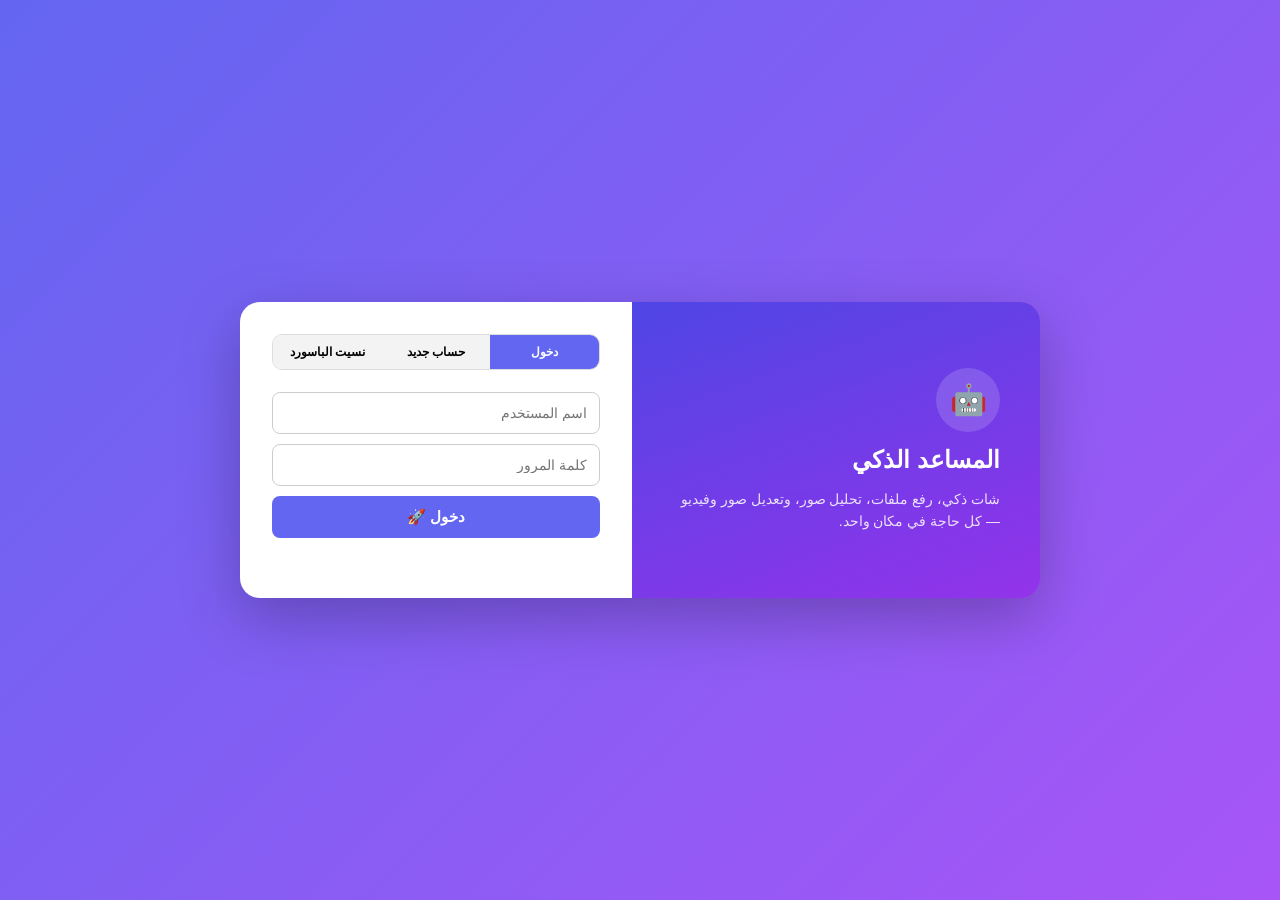
==== index.html @ c5dca299 "Add files via upload" ====
<!DOCTYPE html>
<html lang="ar" dir="rtl">
<head>
<meta charset="UTF-8">
<title>المساعد الذكي</title>
<link rel="stylesheet" href="/static/style.css">
<link rel="manifest" href="/static/manifest.json">
<meta name="theme-color" content="#4b3fd6">
<style>
#install-app-btn {
  position: fixed;
  top: 14px;
  left: 14px; /* في صفحة RTL، اليمين البصري = left */
  z-index: 9999;
  background: #4b3fd6;
  color: #fff;
  border: none;
  border-radius: 10px;
  padding: 8px 14px;
  font-size: 14px;
  cursor: pointer;
  display: none;
  box-shadow: 0 2px 8px rgba(0,0,0,.2);
}
#install-app-btn.show { display: inline-flex; align-items: center; gap: 6px; }
</style>
</head>
<body>

<!-- زرار تحميل التطبيق -->
<button id="install-app-btn">⬇️ تحميل التطبيق</button>

<!-- شاشة تسجيل الدخول -->
<div id="auth-screen" class="screen">
  <div class="auth-split">
    <div class="auth-brand">
      <div class="brand-logo">🤖</div>
      <h1>المساعد الذكي</h1>
      <p>شات ذكي، رفع ملفات، تحليل صور، وتعديل صور وفيديو — كل حاجة في مكان واحد.</p>
    </div>

    <div class="auth-box">
      <div class="tabs">
        <button class="tab-btn active" data-tab="login">دخول</button>
        <button class="tab-btn" data-tab="signup">حساب جديد</button>
        <button class="tab-btn" data-tab="forgot">نسيت الباسورد</button>
      </div>

      <div id="login-tab" class="tab-content active">
        <input type="text" id="login-username" placeholder="اسم المستخدم">
        <input type="password" id="login-password" placeholder="كلمة المرور">
        <button class="primary-btn" onclick="login()">دخول 🚀</button>
        <p id="login-error" class="error-msg"></p>
      </div>

      <div id="signup-tab" class="tab-content">
        <input type="text" id="signup-username" placeholder="اسم المستخدم">
        <input type="password" id="signup-password" placeholder="كلمة المرور">
        <input type="text" id="signup-question" placeholder="سؤال أمان (لو نسيت الباسورد)">
        <input type="text" id="signup-answer" placeholder="إجابة سؤال الأمان">
        <button class="primary-btn" onclick="signup()">إنشاء حساب 💾</button>
        <p id="signup-error" class="error-msg"></p>
      </div>

      <div id="forgot-tab" class="tab-content">
        <input type="text" id="forgot-username" placeholder="اسم المستخدم">
        <button class="secondary-btn" onclick="fetchSecurityQuestion()">دور على سؤال الأمان</button>
        <p id="forgot-question" class="question-text"></p>
        <input type="text" id="forgot-answer" placeholder="إجابتك" class="hidden-field">
        <input type="password" id="forgot-newpass" placeholder="كلمة المرور الجديدة" class="hidden-field">
        <button class="primary-btn hidden-field" id="forgot-submit-btn" onclick="resetPassword()">إعادة تعيين كلمة المرور 🔄</button>
        <p id="forgot-error" class="error-msg"></p>
      </div>
    </div>
  </div>
</div>

<!-- شاشة القفل (انتهاء الوقت المتاح) -->
<div id="lock-screen" class="screen hidden">
  <div class="auth-split">
    <div class="auth-brand lock-brand">
      <div class="brand-logo">⏳</div>
      <h1>انتهت فترة الاستخدام</h1>
    </div>
    <div class="auth-box">
      <p id="lock-message" class="lock-message"></p>
      <input type="text" id="vip-code-input" placeholder="اكتب كود الساعات هنا">
      <button class="primary-btn" onclick="redeemCode()">✅ تفعيل الكود</button>
      <p id="lock-error" class="error-msg"></p>
    </div>
  </div>
</div>

<!-- شاشة الشات -->
<div id="chat-screen" class="screen hidden">
  <div class="sidebar">
    <h2>💬 الشاتات</h2>
    <p id="remaining-time" class="remaining-time-badge"></p>
    <input type="text" id="new-chat-name" placeholder="اسم شات جديد...">
    <button class="secondary-btn" onclick="createNewChat()">➕ شات جديد</button>
    <div id="chat-list"></div>
    <button class="logout-btn" onclick="logout()">🚪 خروج</button>
  </div>

  <div class="main-chat">
    <div id="messages"></div>

    <div id="attachment-preview" class="attachment-preview hidden"></div>

    <div class="input-bar">
      <div class="plus-wrapper">
        <button id="plus-btn" onclick="togglePlusMenu()">➕</button>
        <div id="plus-menu" class="plus-menu hidden">
          <label class="plus-item">
            📎 إضافة ملفات أو صور
            <input type="file" id="file-input" style="display:none" onchange="handleFileUpload(event)">
          </label>
          <div class="plus-item" onclick="openModal('image-editor-modal')">🖼️ تعديل الصور</div>
          <div class="plus-item" onclick="openModal('video-editor-modal')">🎬 تعديل الفيديو</div>
        </div>
      </div>

      <input type="text" id="message-input" placeholder="تحدث معي..." onkeypress="if(event.key==='Enter') sendMessage()">
      <button id="send-btn" onclick="sendMessage()">⬆️</button>
    </div>
  </div>
</div>

<!-- نافذة تعديل الصور -->
<div id="image-editor-modal" class="modal hidden">
  <div class="modal-content">
    <button class="modal-close" onclick="closeModal('image-editor-modal')">✕</button>
    <h2>🖼️ تعديل الصور</h2>
    <input type="file" id="edit-image-file" accept="image/*">
    <img id="edit-image-preview" style="max-width:100%; display:none; border-radius:8px;">
    <select id="edit-image-operation" onchange="updateImageEditorFields()">
      <option value="resize">تصغير/تكبير</option>
      <option value="crop">قص</option>
      <option value="rotate">تدوير</option>
      <option value="grayscale">أبيض وأسود</option>
      <option value="brightness">تفتيح/تعتيم</option>
      <option value="flip">قلب</option>
    </select>
    <div id="image-editor-fields"></div>
    <button class="primary-btn" onclick="applyImageEdit()">تطبيق</button>
    <div id="image-editor-result"></div>
  </div>
</div>

<!-- نافذة تعديل الفيديو -->
<div id="video-editor-modal" class="modal hidden">
  <div class="modal-content">
    <button class="modal-close" onclick="closeModal('video-editor-modal')">✕</button>
    <h2>🎬 تعديل الفيديو</h2>
    <input type="file" id="edit-video-file" accept="video/*">
    <select id="edit-video-operation" onchange="updateVideoEditorFields()">
      <option value="trim">قص جزء</option>
      <option value="extract_audio">استخراج الصوت</option>
      <option value="resize">تغيير الدقة</option>
    </select>
    <div id="video-editor-fields"></div>
    <button class="primary-btn" onclick="applyVideoEdit()">تطبيق</button>
    <div id="video-editor-result"></div>
  </div>
</div>

<script src="/static/app.js"></script>

<!-- سكريبت تثبيت التطبيق (PWA) -->
<script>
  let deferredPrompt = null;
  const installBtn = document.getElementById('install-app-btn');

  // تسجيل الـ service worker عشان المتصفح يعتبر الموقع "قابل للتثبيت"
  if ('serviceWorker' in navigator) {
    navigator.serviceWorker.register('/static/sw.js').catch(() => {});
  }

  window.addEventListener('beforeinstallprompt', (e) => {
    e.preventDefault();
    deferredPrompt = e;
    installBtn.classList.add('show');
  });

  installBtn.addEventListener('click', async () => {
    if (!deferredPrompt) return;
    deferredPrompt.prompt();
    const { outcome } = await deferredPrompt.userChoice;
    deferredPrompt = null;
    installBtn.classList.remove('show');
  });

  window.addEventListener('appinstalled', () => {
    installBtn.classList.remove('show');
  });
</script>

</body>
</html>
---- static/style.css ----
* { box-sizing: border-box; margin: 0; padding: 0; font-family: 'Segoe UI', Tahoma, sans-serif; }

body { background: #f5f5f7; color: #1e1e2f; height: 100vh; overflow: hidden; }

.screen { height: 100vh; width: 100%; }
.hidden { display: none !important; }

/* ---------- شاشة الدخول ---------- */
#auth-screen, #lock-screen {
  display: flex; align-items: center; justify-content: center;
  background: linear-gradient(135deg, #6366f1, #a855f7);
}
.auth-split {
  display: flex; width: 800px; max-width: 92vw; border-radius: 20px; overflow: hidden;
  box-shadow: 0 20px 60px rgba(0,0,0,0.25);
}
.auth-brand {
  flex: 1; background: linear-gradient(160deg, #4f46e5, #9333ea);
  color: #fff; padding: 40px; display: flex; flex-direction: column; justify-content: center; gap: 14px;
}
.auth-brand.lock-brand { background: linear-gradient(160deg, #b45309, #dc2626); }
.brand-logo {
  width: 64px; height: 64px; border-radius: 50%; background: rgba(255,255,255,0.15);
  display: flex; align-items: center; justify-content: center; font-size: 30px;
}
.auth-brand h1 { font-size: 24px; }
.auth-brand p { font-size: 14px; opacity: 0.85; line-height: 1.6; }

.auth-box { flex: 1; background: #fff; color: #222; padding: 32px; display: flex; flex-direction: column; gap: 10px; }
.tabs { display: flex; margin-bottom: 12px; border-radius: 10px; overflow: hidden; border: 1px solid #ddd; }
.tab-btn { flex: 1; padding: 10px 4px; border: none; background: #f3f3f3; cursor: pointer; font-weight: bold; font-size: 12px; }
.tab-btn.active { background: #6366f1; color: #fff; }
.tab-content { display: none; flex-direction: column; gap: 10px; }
.tab-content.active { display: flex; }
.auth-box input { padding: 12px; border-radius: 8px; border: 1px solid #ccc; font-size: 14px; background: #fff; color: #222; }
.primary-btn {
  background: #6366f1; color: #fff; border: none; padding: 12px; border-radius: 8px;
  font-weight: bold; cursor: pointer; font-size: 15px;
}
.primary-btn:hover { background: #4f46e5; }
.error-msg { color: #dc2626; font-size: 13px; text-align: center; min-height: 18px; }
.question-text { font-size: 14px; color: #4f46e5; font-weight: bold; min-height: 18px; }
.hidden-field { display: none; }
.lock-message { font-size: 14px; line-height: 1.6; color: #444; }
.remaining-time-badge { font-size: 12px; background: #ececf3; color: #333; padding: 6px 10px; border-radius: 8px; text-align: center; }

/* ---------- شاشة الشات ---------- */
#chat-screen { display: flex; height: 100vh; }
.sidebar {
  width: 260px; background: #ffffff; padding: 16px; display: flex; flex-direction: column; gap: 10px;
  border-left: 1px solid #e5e5ea;
}
.sidebar h2 { font-size: 16px; margin-bottom: 8px; color: #1e1e2f; }
.sidebar input { padding: 10px; border-radius: 8px; border: 1px solid #ddd; background: #f7f7fa; color: #1e1e2f; }
.secondary-btn { background: #ececf3; color: #333; border: none; padding: 10px; border-radius: 8px; cursor: pointer; }
.secondary-btn:hover { background: #e0e0ea; }
#chat-list { flex: 1; overflow-y: auto; display: flex; flex-direction: column; gap: 6px; }
.chat-list-item {
  padding: 10px; border-radius: 8px; cursor: pointer; background: #f7f7fa; font-size: 14px; color: #1e1e2f;
  display: flex; align-items: center; justify-content: space-between; gap: 6px;
}
.chat-list-item:hover { background: #ececf3; }
.chat-list-item.active { background: #6366f1; color: #fff; }
.chat-name-text { flex: 1; overflow: hidden; text-overflow: ellipsis; white-space: nowrap; cursor: pointer; }
.chat-actions { display: flex; gap: 4px; opacity: 0; transition: opacity 0.15s ease; }
.chat-list-item:hover .chat-actions { opacity: 1; }
.chat-action-btn { background: transparent; border: none; cursor: pointer; font-size: 13px; padding: 2px 4px; border-radius: 4px; }
.chat-action-btn:hover { background: rgba(0,0,0,0.08); }
.logout-btn { background: #fde2e2; color: #b42323; border: none; padding: 10px; border-radius: 8px; cursor: pointer; font-weight: bold; }

.main-chat { flex: 1; display: flex; flex-direction: column; background: #f5f5f7; }
#messages { flex: 1; overflow-y: auto; padding: 24px; display: flex; flex-direction: column; gap: 16px; }
.msg-row { display: flex; gap: 10px; max-width: 70%; }
.msg-row.user { align-self: flex-end; flex-direction: row-reverse; }
.msg-row.assistant { align-self: flex-start; }
.avatar {
  width: 36px; height: 36px; border-radius: 50%; flex-shrink: 0;
  display: flex; align-items: center; justify-content: center; font-size: 18px;
}
.msg-row.user .avatar { background: linear-gradient(135deg, #10b981, #06b6d4); }
.msg-row.assistant .avatar { background: linear-gradient(135deg, #6366f1, #a855f7); }
.bubble { padding: 12px 16px; border-radius: 14px; line-height: 1.6; font-size: 15px; white-space: pre-wrap; }
.msg-row.user .bubble { background: #6366f1; color: #fff; border-bottom-right-radius: 4px; }
.msg-row.assistant .bubble { background: #ffffff; color: #1e1e2f; border: 1px solid #e5e5ea; border-bottom-left-radius: 4px; }
.message-image { max-width: 220px; border-radius: 10px; display: block; margin-bottom: 6px; }
.thinking { font-size: 13px; opacity: 0.7; font-style: italic; }

/* ---------- شريط الإدخال ---------- */
.input-bar { display: flex; align-items: center; gap: 10px; padding: 16px 24px; border-top: 1px solid #e5e5ea; background: #ffffff; }
.plus-wrapper { position: relative; }
#plus-btn {
  width: 42px; height: 42px; border-radius: 50%; border: none; background: #ececf3; color: #333;
  font-size: 20px; cursor: pointer; transition: transform 0.2s ease, background 0.2s ease;
}
#plus-btn:hover { background: #e0e0ea; }
#plus-btn.open { transform: rotate(45deg); background: #6366f1; color: #fff; }
.plus-menu {
  position: absolute; bottom: 52px; right: 0; background: #ffffff; border: 1px solid #e5e5ea;
  border-radius: 12px; padding: 8px; width: 220px; box-shadow: 0 8px 24px rgba(0,0,0,0.15);
}
.plus-item { padding: 10px 12px; border-radius: 8px; cursor: pointer; font-size: 14px; display: block; color: #1e1e2f; }
.plus-item:hover { background: #f3f3fa; }
#message-input { flex: 1; padding: 12px 16px; border-radius: 24px; border: 1px solid #ddd; background: #f7f7fa; color: #1e1e2f; font-size: 15px; }
#send-btn { width: 42px; height: 42px; border-radius: 50%; border: none; background: #6366f1; color: #fff; font-size: 18px; cursor: pointer; }
#send-btn:hover { background: #4f46e5; }

/* ---------- معاينة المرفق ---------- */
.attachment-preview { display: flex; align-items: center; gap: 10px; padding: 8px 24px; background: #ffffff; border-top: 1px solid #e5e5ea; }
.attachment-preview.hidden { display: none; }
.preview-thumb { width: 56px; height: 56px; object-fit: cover; border-radius: 10px; border: 1px solid #ddd; }
.preview-file-chip { display: flex; align-items: center; gap: 8px; background: #ececf3; color: #333; padding: 8px 12px; border-radius: 10px; font-size: 13px; }
.preview-remove-btn { background: #dc2626; color: #fff; border: none; border-radius: 50%; width: 22px; height: 22px; cursor: pointer; font-size: 12px; line-height: 1; }

/* ---------- نوافذ تعديل الصور والفيديو (Modal) ---------- */
.modal {
  position: fixed; top: 0; left: 0; width: 100%; height: 100%;
  background: rgba(0,0,0,0.5); display: flex; align-items: center; justify-content: center; z-index: 1000;
}
.modal.hidden { display: none; }
.modal-content {
  background: #fff; border-radius: 16px; padding: 24px; width: 420px; max-width: 92vw; max-height: 85vh;
  overflow-y: auto; position: relative; display: flex; flex-direction: column; gap: 10px;
}
.modal-close {
  position: absolute; top: 12px; left: 12px; background: #ececf3; border: none; border-radius: 50%;
  width: 28px; height: 28px; cursor: pointer; font-size: 13px;
}
.modal-content h2 { margin-bottom: 6px; }
.modal-content select, .modal-content input[type="file"], .modal-content input[type="number"] {
  padding: 10px; border-radius: 8px; border: 1px solid #ddd; font-size: 14px; width: 100%;
}
.editor-field-row { display: flex; gap: 8px; }
.editor-field-row input { flex: 1; }
.editor-result-media { max-width: 100%; border-radius: 8px; margin-top: 8px; display: block; }
.editor-download-link {
  display: block; text-align: center; margin-top: 8px; text-decoration: none; padding: 10px;
  background: #ececf3; color: #333; border-radius: 8px; font-weight: bold;
}
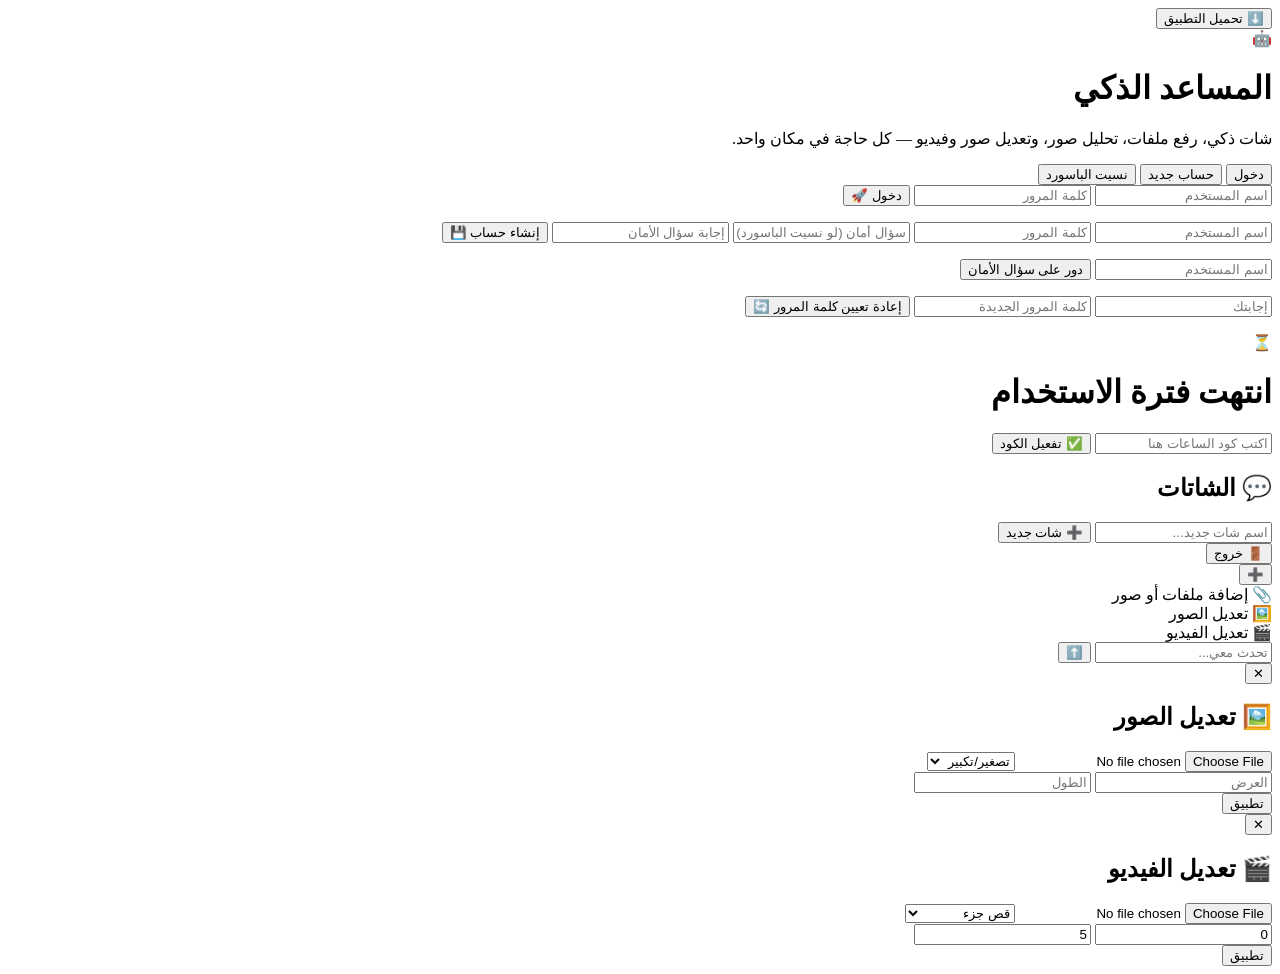
==== commit 2118c16b: "Update HTML title and add meta tags Updated the title and added meta tags for description and Open G" ====
--- a/index.html
+++ b/index.html
@@ -1,12 +1,16 @@
 <!DOCTYPE html>
 <html lang="ar" dir="rtl">
-<head>
+<head> 
 <meta charset="UTF-8">
 <title>المساعد الذكي</title>
-<link rel="stylesheet" href="/static/style.css">
+<title>Assint AI - Personal AI Assistant</title>
 <link rel="manifest" href="/static/manifest.json">
 <meta name="theme-color" content="#4b3fd6">
 <style>
+<meta name="description" content="Your personal AI assistant powered by advanced models. Chat, explore, and get things done instantly.">
+<meta property="og:title" content="Assint AI">
+<meta property="og:description" content="Your personal AI assistant powered by advanced models.">
+<meta property="og:type" content="website">
 #install-app-btn {
   position: fixed;
   top: 14px;
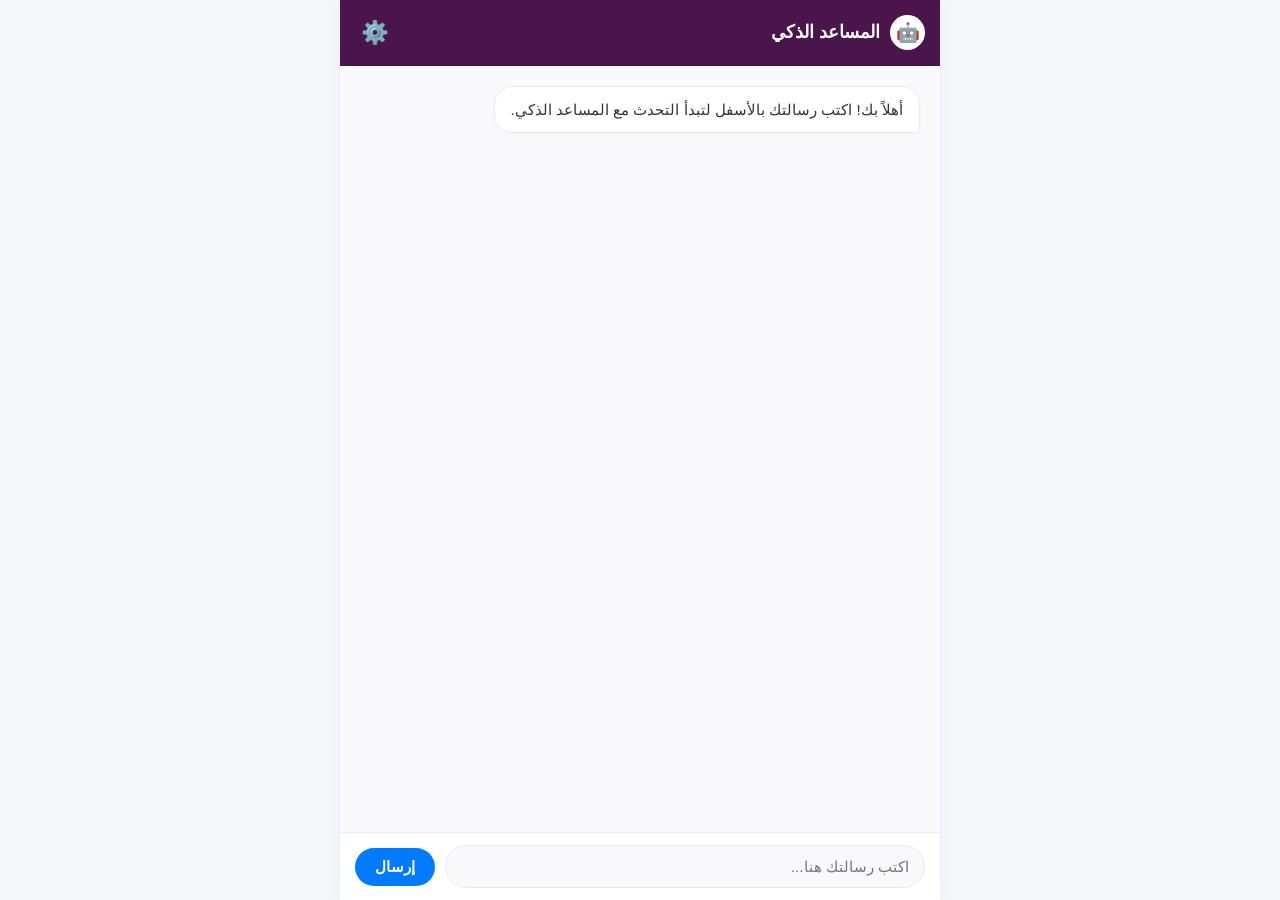
==== commit 3f79643b: "Refactor index.html and enhance UI features Refactor HTML structure, update styles, and add new feat" ====
--- a/index.html
+++ b/index.html
@@ -1,203 +1,320 @@
 <!DOCTYPE html>
 <html lang="ar" dir="rtl">
-<head> 
-<meta charset="UTF-8">
-<title>المساعد الذكي</title>
-<title>Assint AI - Personal AI Assistant</title>
-<link rel="manifest" href="/static/manifest.json">
-<meta name="theme-color" content="#4b3fd6">
-<style>
-<meta name="description" content="Your personal AI assistant powered by advanced models. Chat, explore, and get things done instantly.">
-<meta property="og:title" content="Assint AI">
-<meta property="og:description" content="Your personal AI assistant powered by advanced models.">
-<meta property="og:type" content="website">
-#install-app-btn {
-  position: fixed;
-  top: 14px;
-  left: 14px; /* في صفحة RTL، اليمين البصري = left */
-  z-index: 9999;
-  background: #4b3fd6;
-  color: #fff;
-  border: none;
-  border-radius: 10px;
-  padding: 8px 14px;
-  font-size: 14px;
-  cursor: pointer;
-  display: none;
-  box-shadow: 0 2px 8px rgba(0,0,0,.2);
-}
-#install-app-btn.show { display: inline-flex; align-items: center; gap: 6px; }
-</style>
+<head>
+    <meta charset="UTF-8">
+    <meta name="viewport" content="width=device-width, initial-scale=1.0">
+    <title>المساعد الذكي</title>
+    <style>
+        /* --- المتغيرات اللونية الافتراضية (الوضع الفاتح) --- */
+        :root {
+            --bg-color: #f5f7fb;
+            --chat-bg: #ffffff;
+            --text-color: #333333;
+            --box-bg: #f9f9fb;
+            --border-color: #eaeaea;
+            --message-bot-bg: #ffffff;
+        }
+
+        /* --- الألوان الخاصة بالوضع الليلي --- */
+        [data-theme="dark"] {
+            --bg-color: #121212;
+            --chat-bg: #1e1e1e;
+            --text-color: #e0e0e0;
+            --box-bg: #181818;
+            --border-color: #2c2c2c;
+            --message-bot-bg: #2d2d2d;
+        }
+
+        body {
+            font-family: 'Segoe UI', Tahoma, Geneva, Verdana, sans-serif;
+            background-color: var(--bg-color);
+            color: var(--text-color);
+            margin: 0;
+            padding: 0;
+            display: flex;
+            justify-content: center;
+            transition: background-color 0.3s, color 0.3s;
+        }
+
+        .app-container {
+            width: 100%;
+            max-width: 600px;
+            height: 100vh;
+            display: flex;
+            flex-direction: column;
+            background: var(--chat-bg);
+            position: relative;
+            box-shadow: 0 0 20px rgba(0,0,0,0.05);
+            overflow: hidden;
+        }
+
+        /* --- الهيدر العلوي --- */
+        .chat-header {
+            background-color: #4a154b;
+            color: #ffffff;
+            padding: 15px;
+            display: flex;
+            align-items: center;
+            font-weight: bold;
+            font-size: 1.1rem;
+            border-bottom: 1px solid rgba(0,0,0,0.1);
+            z-index: 101;
+        }
+
+        .chat-header .bot-icon {
+            width: 35px;
+            height: 35px;
+            background-color: #ffffff;
+            border-radius: 50%;
+            margin-left: 10px;
+            display: flex;
+            align-items: center;
+            justify-content: center;
+            font-size: 1.2rem;
+        }
+
+        .settings-toggle {
+            background: none;
+            border: none;
+            font-size: 1.4rem;
+            cursor: pointer;
+            margin-right: auto; /* يدفع الأيقونة لأقصى اليمين */
+            color: #ffffff;
+        }
+
+        /* --- القائمة الجانبية (Settings Sidebar) --- */
+        .sidebar {
+            position: absolute;
+            top: 0;
+            right: -280px; /* مخفية افتراضياً */
+            width: 260px;
+            height: 100%;
+            background-color: var(--chat-bg);
+            border-left: 1px solid var(--border-color);
+            box-shadow: -5px 0 15px rgba(0,0,0,0.05);
+            z-index: 200;
+            transition: right 0.3s ease;
+            padding: 20px;
+            box-sizing: border-box;
+            display: flex;
+            flex-direction: column;
+            gap: 20px;
+        }
+
+        .sidebar.open {
+            right: 0; /* تظهر عند إضافة كلاس open */
+        }
+
+        .sidebar-header {
+            display: flex;
+            justify-content: space-between;
+            align-items: center;
+            border-bottom: 1px solid var(--border-color);
+            padding-bottom: 10px;
+            font-weight: bold;
+        }
+
+        .close-sidebar {
+            background: none;
+            border: none;
+            font-size: 1.2rem;
+            cursor: pointer;
+            color: var(--text-color);
+        }
+
+        .setting-item {
+            display: flex;
+            flex-direction: column;
+            gap: 8px;
+        }
+
+        .setting-btn {
+            background-color: #007bff;
+            color: #ffffff;
+            border: none;
+            padding: 10px;
+            border-radius: 8px;
+            cursor: pointer;
+            font-weight: bold;
+            font-size: 0.9rem;
+        }
+
+        .setting-btn.secondary {
+            background-color: #6c757d;
+        }
+
+        .key-display {
+            background-color: var(--box-bg);
+            padding: 8px;
+            border-radius: 5px;
+            font-size: 0.8rem;
+            word-break: break-all;
+            border: 1px dashed var(--border-color);
+            display: none;
+        }
+
+        /* --- صندوق الرسائل --- */
+        .chat-messages {
+            flex: 1;
+            padding: 20px;
+            overflow-y: auto;
+            display: flex;
+            flex-direction: column;
+            gap: 15px;
+            background-color: var(--box-bg);
+            padding-bottom: 90px; 
+        }
+
+        .message {
+            max-width: 75%;
+            padding: 12px 16px;
+            border-radius: 18px;
+            font-size: 0.95rem;
+            line-height: 1.4;
+            word-wrap: break-word;
+        }
+
+        .message.bot {
+            background-color: var(--message-bot-bg);
+            color: var(--text-color);
+            align-self: flex-start;
+            border-bottom-right-radius: 4px;
+            box-shadow: 0 2px 5px rgba(0,0,0,0.02);
+            border: 1px solid var(--border-color);
+        }
+
+        .message.user {
+            background-color: #007bff;
+            color: #ffffff;
+            align-self: flex-end;
+            border-bottom-left-radius: 4px;
+        }
+
+        /* --- صندوق الكتابة الثابت بالأسفل --- */
+        .input-container {
+            position: absolute;
+            bottom: 0;
+            left: 0;
+            width: 100%;
+            background-color: var(--chat-bg);
+            padding: 12px 15px;
+            box-sizing: border-box;
+            border-top: 1px solid var(--border-color);
+            display: flex;
+            align-items: center;
+            gap: 10px;
+            z-index: 100;
+        }
+
+        .input-container input {
+            flex: 1;
+            padding: 12px 15px;
+            border: 1px solid var(--border-color);
+            background-color: var(--box-bg);
+            color: var(--text-color);
+            border-radius: 25px;
+            font-size: 0.95rem;
+            outline: none;
+        }
+
+        .input-container input:focus {
+            border-color: #007bff;
+        }
+
+        .input-container button {
+            background-color: #007bff;
+            color: #ffffff;
+            border: none;
+            padding: 10px 20px;
+            border-radius: 25px;
+            font-size: 0.95rem;
+            cursor: pointer;
+            font-weight: bold;
+        }
+
+        #pwa-install-btn {
+            display: none;
+            background-color: #28a745;
+            color: white;
+            border: none;
+            padding: 6px 12px;
+            border-radius: 20px;
+            cursor: pointer;
+            font-size: 0.8rem;
+            margin-left: 10px;
+        }
+    </style>
 </head>
 <body>
 
-<!-- زرار تحميل التطبيق -->
-<button id="install-app-btn">⬇️ تحميل التطبيق</button>
-
-<!-- شاشة تسجيل الدخول -->
-<div id="auth-screen" class="screen">
-  <div class="auth-split">
-    <div class="auth-brand">
-      <div class="brand-logo">🤖</div>
-      <h1>المساعد الذكي</h1>
-      <p>شات ذكي، رفع ملفات، تحليل صور، وتعديل صور وفيديو — كل حاجة في مكان واحد.</p>
+    <div class="app-container">
+        <!-- الهيدر العلوي ومعه زر الإعدادات التفاعلي -->
+        <div class="chat-header">
+            <div class="bot-icon">🤖</div>
+            <span>المساعد الذكي</span>
+            <button id="pwa-install-btn">تحميل</button>
+            <button class="settings-toggle" onclick="toggleSidebar()">⚙️</button>
+        </div>
+
+        <!-- القائمة الجانبية (الإعدادات) المضافة حديثاً -->
+        <div class="sidebar" id="sidebar">
+            <div class="sidebar-header">
+                <span>إعدادات التطبيق</span>
+                <button class="close-sidebar" onclick="toggleSidebar()">✕</button>
+            </div>
+            
+            <!-- ميزة تغيير الألوان (أسود / أبيض) -->
+            <div class="setting-item">
+                <label>مظهر التطبيق:</label>
+                <button class="setting-btn secondary" id="theme-btn" onclick="toggleTheme()">التحويل للوضع الليلي 🌙</button>
+            </div>
+
+            <!-- ميزة توليد وصنع الـ API Key الحقيقية -->
+            <div class="setting-item">
+                <label>مفتاح الـ API الخارق:</label>
+                <button class="setting-btn" onclick="generateApiKey()">صنع API Key جديد 🔑</button>
+                <div class="key-display" id="key-display" onclick="copyKey()">اضغط هنا لنسخ المفتاح</div>
+            </div>
+        </div>
+
+        <!-- منطقة رسائل الشات الحية -->
+        <div class="chat-messages" id="chat-box">
+            <div class="message bot">
+                أهلاً بك! اكتب رسالتك بالأسفل لتبدأ التحدث مع المساعد الذكي.
+            </div>
+        </div>
+
+        <!-- صندوق الكتابة المثبت ستايله بالأسفل تماماً لمنع الاختفاء -->
+        <div class="input-container">
+            <input type="text" id="user-input" placeholder="اكتب رسالتك هنا..." onkeydown="if(event.key === 'Enter') sendMessage()">
+            <button onclick="sendMessage()">إرسال</button>
+        </div>
     </div>
 
-    <div class="auth-box">
-      <div class="tabs">
-        <button class="tab-btn active" data-tab="login">دخول</button>
-        <button class="tab-btn" data-tab="signup">حساب جديد</button>
-        <button class="tab-btn" data-tab="forgot">نسيت الباسورد</button>
-      </div>
-
-      <div id="login-tab" class="tab-content active">
-        <input type="text" id="login-username" placeholder="اسم المستخدم">
-        <input type="password" id="login-password" placeholder="كلمة المرور">
-        <button class="primary-btn" onclick="login()">دخول 🚀</button>
-        <p id="login-error" class="error-msg"></p>
-      </div>
-
-      <div id="signup-tab" class="tab-content">
-        <input type="text" id="signup-username" placeholder="اسم المستخدم">
-        <input type="password" id="signup-password" placeholder="كلمة المرور">
-        <input type="text" id="signup-question" placeholder="سؤال أمان (لو نسيت الباسورد)">
-        <input type="text" id="signup-answer" placeholder="إجابة سؤال الأمان">
-        <button class="primary-btn" onclick="signup()">إنشاء حساب 💾</button>
-        <p id="signup-error" class="error-msg"></p>
-      </div>
-
-      <div id="forgot-tab" class="tab-content">
-        <input type="text" id="forgot-username" placeholder="اسم المستخدم">
-        <button class="secondary-btn" onclick="fetchSecurityQuestion()">دور على سؤال الأمان</button>
-        <p id="forgot-question" class="question-text"></p>
-        <input type="text" id="forgot-answer" placeholder="إجابتك" class="hidden-field">
-        <input type="password" id="forgot-newpass" placeholder="كلمة المرور الجديدة" class="hidden-field">
-        <button class="primary-btn hidden-field" id="forgot-submit-btn" onclick="resetPassword()">إعادة تعيين كلمة المرور 🔄</button>
-        <p id="forgot-error" class="error-msg"></p>
-      </div>
-    </div>
-  </div>
-</div>
-
-<!-- شاشة القفل (انتهاء الوقت المتاح) -->
-<div id="lock-screen" class="screen hidden">
-  <div class="auth-split">
-    <div class="auth-brand lock-brand">
-      <div class="brand-logo">⏳</div>
-      <h1>انتهت فترة الاستخدام</h1>
-    </div>
-    <div class="auth-box">
-      <p id="lock-message" class="lock-message"></p>
-      <input type="text" id="vip-code-input" placeholder="اكتب كود الساعات هنا">
-      <button class="primary-btn" onclick="redeemCode()">✅ تفعيل الكود</button>
-      <p id="lock-error" class="error-msg"></p>
-    </div>
-  </div>
-</div>
-
-<!-- شاشة الشات -->
-<div id="chat-screen" class="screen hidden">
-  <div class="sidebar">
-    <h2>💬 الشاتات</h2>
-    <p id="remaining-time" class="remaining-time-badge"></p>
-    <input type="text" id="new-chat-name" placeholder="اسم شات جديد...">
-    <button class="secondary-btn" onclick="createNewChat()">➕ شات جديد</button>
-    <div id="chat-list"></div>
-    <button class="logout-btn" onclick="logout()">🚪 خروج</button>
-  </div>
-
-  <div class="main-chat">
-    <div id="messages"></div>
-
-    <div id="attachment-preview" class="attachment-preview hidden"></div>
-
-    <div class="input-bar">
-      <div class="plus-wrapper">
-        <button id="plus-btn" onclick="togglePlusMenu()">➕</button>
-        <div id="plus-menu" class="plus-menu hidden">
-          <label class="plus-item">
-            📎 إضافة ملفات أو صور
-            <input type="file" id="file-input" style="display:none" onchange="handleFileUpload(event)">
-          </label>
-          <div class="plus-item" onclick="openModal('image-editor-modal')">🖼️ تعديل الصور</div>
-          <div class="plus-item" onclick="openModal('video-editor-modal')">🎬 تعديل الفيديو</div>
-        </div>
-      </div>
-
-      <input type="text" id="message-input" placeholder="تحدث معي..." onkeypress="if(event.key==='Enter') sendMessage()">
-      <button id="send-btn" onclick="sendMessage()">⬆️</button>
-    </div>
-  </div>
-</div>
-
-<!-- نافذة تعديل الصور -->
-<div id="image-editor-modal" class="modal hidden">
-  <div class="modal-content">
-    <button class="modal-close" onclick="closeModal('image-editor-modal')">✕</button>
-    <h2>🖼️ تعديل الصور</h2>
-    <input type="file" id="edit-image-file" accept="image/*">
-    <img id="edit-image-preview" style="max-width:100%; display:none; border-radius:8px;">
-    <select id="edit-image-operation" onchange="updateImageEditorFields()">
-      <option value="resize">تصغير/تكبير</option>
-      <option value="crop">قص</option>
-      <option value="rotate">تدوير</option>
-      <option value="grayscale">أبيض وأسود</option>
-      <option value="brightness">تفتيح/تعتيم</option>
-      <option value="flip">قلب</option>
-    </select>
-    <div id="image-editor-fields"></div>
-    <button class="primary-btn" onclick="applyImageEdit()">تطبيق</button>
-    <div id="image-editor-result"></div>
-  </div>
-</div>
-
-<!-- نافذة تعديل الفيديو -->
-<div id="video-editor-modal" class="modal hidden">
-  <div class="modal-content">
-    <button class="modal-close" onclick="closeModal('video-editor-modal')">✕</button>
-    <h2>🎬 تعديل الفيديو</h2>
-    <input type="file" id="edit-video-file" accept="video/*">
-    <select id="edit-video-operation" onchange="updateVideoEditorFields()">
-      <option value="trim">قص جزء</option>
-      <option value="extract_audio">استخراج الصوت</option>
-      <option value="resize">تغيير الدقة</option>
-    </select>
-    <div id="video-editor-fields"></div>
-    <button class="primary-btn" onclick="applyVideoEdit()">تطبيق</button>
-    <div id="video-editor-result"></div>
-  </div>
-</div>
-
-<script src="/static/app.js"></script>
-
-<!-- سكريبت تثبيت التطبيق (PWA) -->
-<script>
-  let deferredPrompt = null;
-  const installBtn = document.getElementById('install-app-btn');
-
-  // تسجيل الـ service worker عشان المتصفح يعتبر الموقع "قابل للتثبيت"
-  if ('serviceWorker' in navigator) {
-    navigator.serviceWorker.register('/static/sw.js').catch(() => {});
-  }
-
-  window.addEventListener('beforeinstallprompt', (e) => {
-    e.preventDefault();
-    deferredPrompt = e;
-    installBtn.classList.add('show');
-  });
-
-  installBtn.addEventListener('click', async () => {
-    if (!deferredPrompt) return;
-    deferredPrompt.prompt();
-    const { outcome } = await deferredPrompt.userChoice;
-    deferredPrompt = null;
-    installBtn.classList.remove('show');
-  });
-
-  window.addEventListener('appinstalled', () => {
-    installBtn.classList.remove('show');
-  });
-</script>
-
-</body>
-</html>
+    <script>
+        // المتغيرات البرمجية الأساسية المتصلة بسيرفر Railway الخاص بك
+        let ACTIVE_USER_API_KEY = "sk_assist_default_key"; 
+        const BASE_SERVER_URL = "https://railway.app";
+
+        // دالة فتح وإغلاق القائمة الجانبية
+        function toggleSidebar() {
+            document.getElementById('sidebar').classList.toggle('open');
+        }
+
+        // دالة تبديل الألوان (الأبيض والأسود)
+        function toggleTheme() {
+            const currentTheme = document.documentElement.getAttribute('data-theme');
+            const themeBtn = document.getElementById('theme-btn');
+            
+            if (currentTheme === 'dark') {
+                document.documentElement.removeAttribute('data-theme');
+                themeBtn.innerText = "التحويل للوضع الليلي 🌙";
+            } else {
+                document.documentElement.setAttribute('data-theme', 'dark');
+                themeBtn.innerText = "التحويل للوضع الفاتح ☀️";
+            }
+        }
+
+        // دالة توليد API Key من السيرفر وعرضه للمستخدم
+        async function generateApiKey() {
+            const keyDisplay = document.getElementById('key-display');
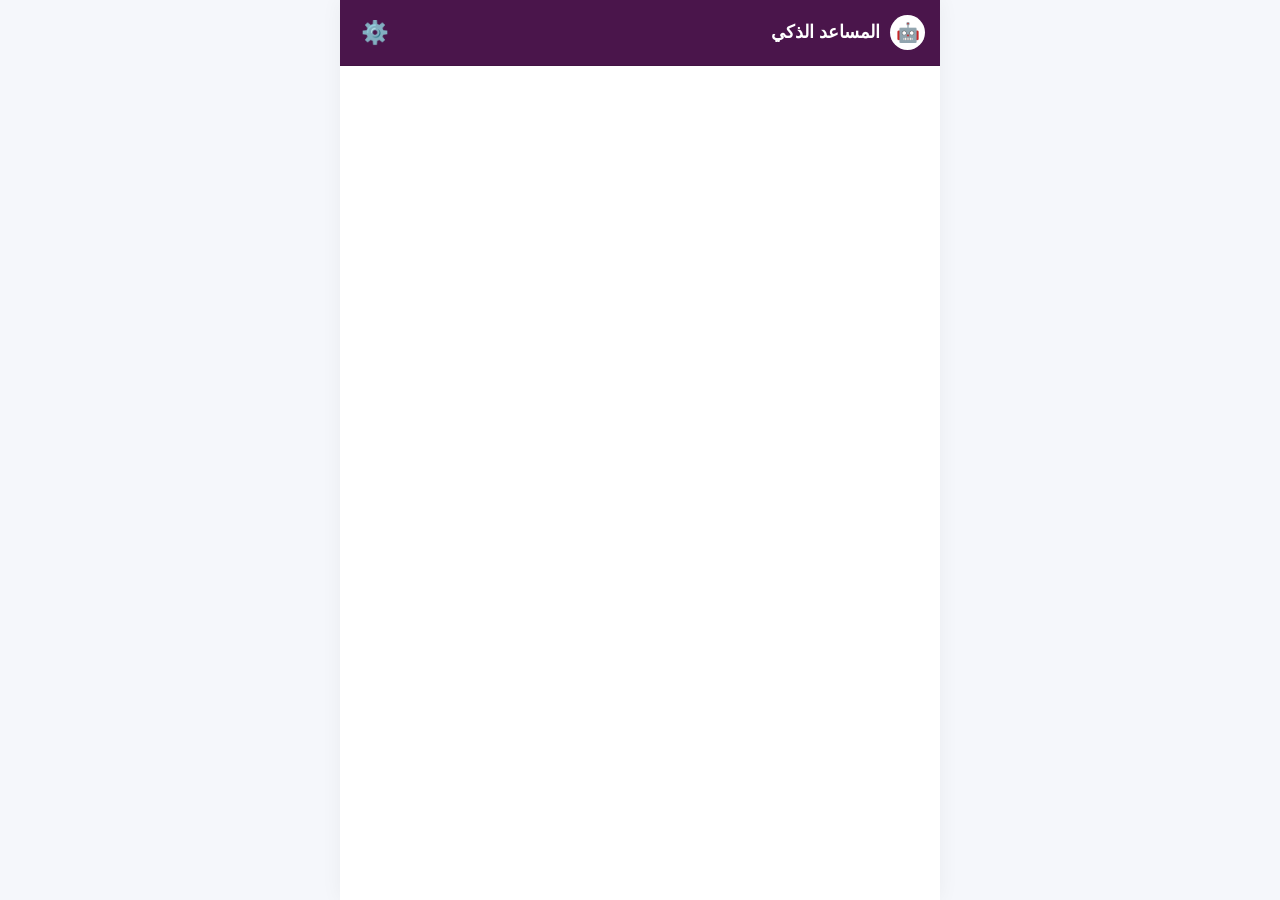
==== commit b2ced662: "Enhance dark mode styles and API key display Updated styles for dark mode and sidebar, added API key" ====
--- a/index.html
+++ b/index.html
@@ -13,9 +13,10 @@
             --box-bg: #f9f9fb;
             --border-color: #eaeaea;
             --message-bot-bg: #ffffff;
-        }
-
-        /* --- الألوان الخاصة بالوضع الليلي --- */
+            --sidebar-bg: #ffffff;
+        }
+
+        /* --- الألوان الخاصة بالوضع الليلي الأسود --- */
         [data-theme="dark"] {
             --bg-color: #121212;
             --chat-bg: #1e1e1e;
@@ -23,6 +24,7 @@
             --box-bg: #181818;
             --border-color: #2c2c2c;
             --message-bot-bg: #2d2d2d;
+            --sidebar-bg: #1e1e1e;
         }
 
         body {
@@ -46,6 +48,7 @@
             position: relative;
             box-shadow: 0 0 20px rgba(0,0,0,0.05);
             overflow: hidden;
+            transition: background 0.3s;
         }
 
         /* --- الهيدر العلوي --- */
@@ -80,16 +83,17 @@
             cursor: pointer;
             margin-right: auto; /* يدفع الأيقونة لأقصى اليمين */
             color: #ffffff;
+            outline: none;
         }
 
         /* --- القائمة الجانبية (Settings Sidebar) --- */
         .sidebar {
             position: absolute;
             top: 0;
-            right: -280px; /* مخفية افتراضياً */
+            right: -280px; /* مخفية افتراضياً خارج الشاشة */
             width: 260px;
             height: 100%;
-            background-color: var(--chat-bg);
+            background-color: var(--sidebar-bg);
             border-left: 1px solid var(--border-color);
             box-shadow: -5px 0 15px rgba(0,0,0,0.05);
             z-index: 200;
@@ -102,7 +106,7 @@
         }
 
         .sidebar.open {
-            right: 0; /* تظهر عند إضافة كلاس open */
+            right: 0; /* تظهر عند الفتح */
         }
 
         .sidebar-header {
@@ -120,6 +124,7 @@
             font-size: 1.2rem;
             cursor: pointer;
             color: var(--text-color);
+            outline: none;
         }
 
         .setting-item {
@@ -137,20 +142,57 @@
             cursor: pointer;
             font-weight: bold;
             font-size: 0.9rem;
+            transition: background-color 0.2s;
+        }
+
+        .setting-btn:hover {
+            background-color: #0056b3;
         }
 
         .setting-btn.secondary {
             background-color: #6c757d;
         }
 
+        .setting-btn.secondary:hover {
+            background-color: #545b62;
+        }
+
         .key-display {
             background-color: var(--box-bg);
-            padding: 8px;
+            padding: 10px;
             border-radius: 5px;
             font-size: 0.8rem;
             word-break: break-all;
             border: 1px dashed var(--border-color);
             display: none;
+            cursor: pointer;
+            text-align: center;
+        }
+
+        /* --- مؤشر حالة الـ API Key ومؤشر الإدخال الجديد (API Key Caret) --- */
+        .api-caret-container {
+            display: flex;
+            align-items: center;
+            gap: 8px;
+            background-color: var(--box-bg);
+            padding: 8px 12px;
+            border-radius: 20px;
+            border: 1px solid var(--border-color);
+            font-size: 0.85rem;
+        }
+
+        .caret-indicator {
+            width: 10px;
+            height: 10px;
+            background-color: #6c757d; /* رمادي افتراضي (غير متصل) */
+            border-radius: 50%;
+            display: inline-block;
+            transition: background-color 0.3s, box-shadow 0.3s;
+        }
+
+        .caret-indicator.active {
+            background-color: #28a745; /* أخضر (نشط وموثق) */
+            box-shadow: 0 0 8px #28a745;
         }
 
         /* --- صندوق الرسائل --- */
@@ -163,6 +205,7 @@
             gap: 15px;
             background-color: var(--box-bg);
             padding-bottom: 90px; 
+            transition: background-color 0.3s;
         }
 
         .message {
@@ -181,6 +224,7 @@
             border-bottom-right-radius: 4px;
             box-shadow: 0 2px 5px rgba(0,0,0,0.02);
             border: 1px solid var(--border-color);
+            transition: background-color 0.3s;
         }
 
         .message.user {
@@ -190,7 +234,7 @@
             border-bottom-left-radius: 4px;
         }
 
-        /* --- صندوق الكتابة الثابت بالأسفل --- */
+        /* --- صندوق الكتابة الثابت بالأسفل حاسماً لعدم الاختفاء --- */
         .input-container {
             position: absolute;
             bottom: 0;
@@ -204,6 +248,7 @@
             align-items: center;
             gap: 10px;
             z-index: 100;
+            transition: background-color 0.3s;
         }
 
         .input-container input {
@@ -215,6 +260,7 @@
             border-radius: 25px;
             font-size: 0.95rem;
             outline: none;
+            transition: border-color 0.2s, background-color 0.3s;
         }
 
         .input-container input:focus {
@@ -230,6 +276,11 @@
             font-size: 0.95rem;
             cursor: pointer;
             font-weight: bold;
+            transition: background-color 0.2s;
+        }
+
+        .input-container button:hover {
+            background-color: #0056b3;
         }
 
         #pwa-install-btn {
@@ -248,7 +299,7 @@
 <body>
 
     <div class="app-container">
-        <!-- الهيدر العلوي ومعه زر الإعدادات التفاعلي -->
+        <!-- الهيدر العلوي ومعه زر الإعدادات -->
         <div class="chat-header">
             <div class="bot-icon">🤖</div>
             <span>المساعد الذكي</span>
@@ -256,7 +307,7 @@
             <button class="settings-toggle" onclick="toggleSidebar()">⚙️</button>
         </div>
 
-        <!-- القائمة الجانبية (الإعدادات) المضافة حديثاً -->
+        <!-- القائمة الجانبية (الإعدادات والتعديلات الكاملة) -->
         <div class="sidebar" id="sidebar">
             <div class="sidebar-header">
                 <span>إعدادات التطبيق</span>
@@ -269,52 +320,13 @@
                 <button class="setting-btn secondary" id="theme-btn" onclick="toggleTheme()">التحويل للوضع الليلي 🌙</button>
             </div>
 
-            <!-- ميزة توليد وصنع الـ API Key الحقيقية -->
+            <!-- ميزة الـ API Key Caret وحالة الاتصال المضافة حديثاً -->
             <div class="setting-item">
-                <label>مفتاح الـ API الخارق:</label>
-                <button class="setting-btn" onclick="generateApiKey()">صنع API Key جديد 🔑</button>
-                <div class="key-display" id="key-display" onclick="copyKey()">اضغط هنا لنسخ المفتاح</div>
+                <label>حالة المفتاح الحالي:</label>
+                <div class="api-caret-container">
+                    <span class="caret-indicator" id="caret-dot"></span>
+                    <span id="caret-status-text">مفتاح غير نشط / مفقود</span>
+                </div>
             </div>
-        </div>
-
-        <!-- منطقة رسائل الشات الحية -->
-        <div class="chat-messages" id="chat-box">
-            <div class="message bot">
-                أهلاً بك! اكتب رسالتك بالأسفل لتبدأ التحدث مع المساعد الذكي.
-            </div>
-        </div>
-
-        <!-- صندوق الكتابة المثبت ستايله بالأسفل تماماً لمنع الاختفاء -->
-        <div class="input-container">
-            <input type="text" id="user-input" placeholder="اكتب رسالتك هنا..." onkeydown="if(event.key === 'Enter') sendMessage()">
-            <button onclick="sendMessage()">إرسال</button>
-        </div>
-    </div>
-
-    <script>
-        // المتغيرات البرمجية الأساسية المتصلة بسيرفر Railway الخاص بك
-        let ACTIVE_USER_API_KEY = "sk_assist_default_key"; 
-        const BASE_SERVER_URL = "https://railway.app";
-
-        // دالة فتح وإغلاق القائمة الجانبية
-        function toggleSidebar() {
-            document.getElementById('sidebar').classList.toggle('open');
-        }
-
-        // دالة تبديل الألوان (الأبيض والأسود)
-        function toggleTheme() {
-            const currentTheme = document.documentElement.getAttribute('data-theme');
-            const themeBtn = document.getElementById('theme-btn');
-            
-            if (currentTheme === 'dark') {
-                document.documentElement.removeAttribute('data-theme');
-                themeBtn.innerText = "التحويل للوضع الليلي 🌙";
-            } else {
-                document.documentElement.setAttribute('data-theme', 'dark');
-                themeBtn.innerText = "التحويل للوضع الفاتح ☀️";
-            }
-        }
-
-        // دالة توليد API Key من السيرفر وعرضه للمستخدم
-        async function generateApiKey() {
-            const keyDisplay = document.getElementById('key-display');
+
+            <!-- ميزة توليد وصنع الـ API Key الحقيقية الموصولة بالسيرفر -->
